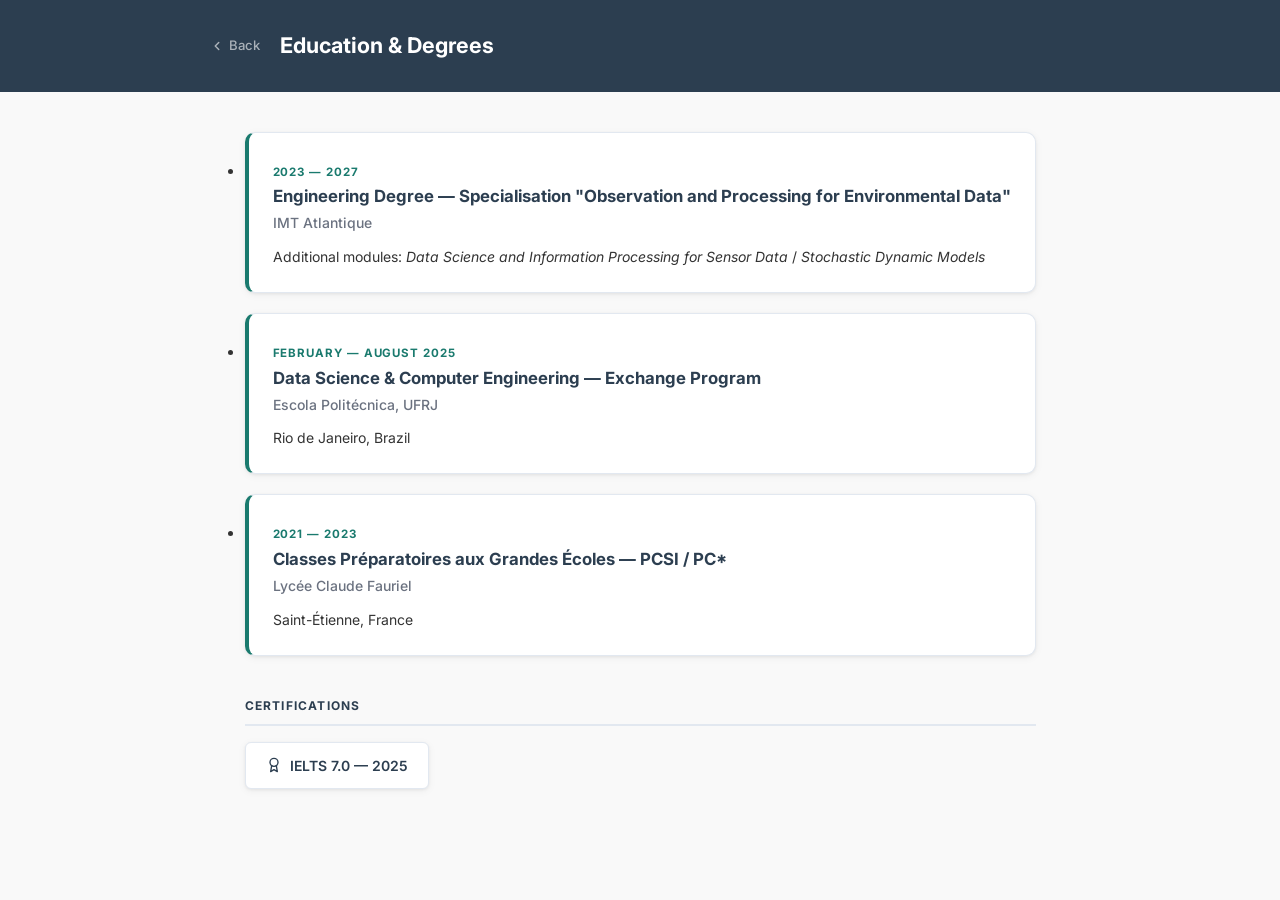
==== education.html @ aef253dc "init portfolio" ====
<!DOCTYPE html>
<html lang="en">
<head>
  <meta charset="UTF-8" />
  <meta name="viewport" content="width=device-width, initial-scale=1.0" />
  <title>Education — Lucas Perrin</title>
  <link rel="stylesheet" href="assets/css/style.css" />
</head>
<body>
  <div class="page-wrapper">

    <header class="inner-header">
      <div class="inner-header__inner">
        <a href="index.html" class="back-btn" aria-label="Back to home">
          <svg xmlns="http://www.w3.org/2000/svg" width="14" height="14" viewBox="0 0 24 24" fill="none" stroke="currentColor" stroke-width="2.5" stroke-linecap="round" stroke-linejoin="round" aria-hidden="true"><polyline points="15 18 9 12 15 6"/></svg>
          Back
        </a>
        <h1 class="inner-header__title">Education &amp; Degrees</h1>
      </div>
    </header>

    <main class="inner-content">

      <ul class="education-list" aria-label="Education">

        <!-- Formation 1 — in progress -->
        <li class="education__item">
          <p class="education__period">2023 — 2027</p>
          <h2 class="education__degree">Engineering Degree — Specialisation "Observation and Processing for Environmental Data"</h2>
          <p class="education__institution">IMT Atlantique</p>
          <p class="education__details">
            Additional modules: <em>Data Science and Information Processing for Sensor Data</em> /
            <em>Stochastic Dynamic Models</em>
          </p>
        </li>

        <!-- Formation 2 — exchange -->
        <li class="education__item">
          <p class="education__period">February — August 2025</p>
          <h2 class="education__degree">Data Science &amp; Computer Engineering — Exchange Program</h2>
          <p class="education__institution">Escola Politécnica, UFRJ</p>
          <p class="education__details">Rio de Janeiro, Brazil</p>
        </li>

        <!-- Formation 3 -->
        <li class="education__item">
          <p class="education__period">2021 — 2023</p>
          <h2 class="education__degree">Classes Préparatoires aux Grandes Écoles — PCSI / PC*</h2>
          <p class="education__institution">Lycée Claude Fauriel</p>
          <p class="education__details">Saint-Étienne, France</p>
        </li>

      </ul>

      <!-- Certifications -->
      <section class="certifications" aria-label="Certifications">
        <h2 class="certifications__title">Certifications</h2>
        <ul class="cert-list">
          <li class="cert-badge">
            <svg xmlns="http://www.w3.org/2000/svg" width="16" height="16" viewBox="0 0 24 24" fill="none" stroke="currentColor" stroke-width="2" stroke-linecap="round" stroke-linejoin="round" aria-hidden="true"><circle cx="12" cy="8" r="6"/><path d="M15.477 12.89L17 22l-5-3-5 3 1.523-9.11"/></svg>
            IELTS 7.0 — 2025
          </li>
        </ul>
      </section>

    </main>

  </div>
  <script src="assets/js/main.js"></script>
</body>
</html>
---- assets/css/style.css ----
@import url('https://fonts.googleapis.com/css2?family=Inter:wght@300;400;500;600;700&display=swap');

/* ===== VARIABLES ===== */
:root {
  --color-bg:           #f9f9f9;
  --color-primary:      #2c3e50;
  --color-accent:       #1a7a6e;
  --color-accent-dark:  #145f55;
  --color-text:         #333333;
  --color-muted:        #6b7280;
  --color-border:       #e2e8f0;
  --color-card:         #ffffff;
  --font:               'Inter', -apple-system, BlinkMacSystemFont, 'Segoe UI', sans-serif;
  --max-w:              860px;
  --radius:             10px;
  --radius-sm:          6px;
  --shadow:             0 1px 3px rgba(0,0,0,0.06), 0 2px 8px rgba(0,0,0,0.05);
  --shadow-md:          0 4px 12px rgba(0,0,0,0.09), 0 8px 24px rgba(0,0,0,0.06);
  --transition:         0.18s ease;
}

/* ===== RESET ===== */
*, *::before, *::after { box-sizing: border-box; margin: 0; padding: 0; }
html { font-size: 16px; scroll-behavior: smooth; }

body {
  font-family: var(--font);
  background: var(--color-bg);
  color: var(--color-text);
  line-height: 1.65;
  min-height: 100vh;
}

a { color: var(--color-accent); text-decoration: none; }
a:hover { color: var(--color-accent-dark); }
img { max-width: 100%; display: block; }

/* ===== LAYOUT ===== */
.page-wrapper {
  min-height: 100vh;
  display: flex;
  flex-direction: column;
}

/* ===== HOME — PROFILE ===== */
.profile {
  padding: 3rem 1.5rem 1.25rem;
  max-width: var(--max-w);
  margin: 0 auto;
  width: 100%;
}

.profile__inner {
  display: flex;
  flex-direction: column;
  align-items: center;
  text-align: center;
  gap: 1.5rem;
}

.profile__photo {
  width: 140px;
  height: 140px;
  border-radius: 50%;
  object-fit: cover;
  border: 4px solid var(--color-accent);
  flex-shrink: 0;
  background: var(--color-border);
}

.profile__text { flex: 1; min-width: 0; }

.profile__name {
  font-size: 2rem;
  font-weight: 700;
  color: var(--color-primary);
  line-height: 1.2;
}

.profile__title {
  margin-top: 0.35rem;
  font-size: 0.875rem;
  font-weight: 600;
  color: var(--color-accent);
  letter-spacing: 0.04em;
  text-transform: uppercase;
}

.profile__bio {
  margin-top: 0.9rem;
  font-size: 0.95rem;
  color: var(--color-muted);
  line-height: 1.75;
}

.profile__location {
  margin-top: 0.6rem;
  font-size: 0.82rem;
  color: var(--color-muted);
  display: flex;
  align-items: center;
  justify-content: center;
  gap: 0.25rem;
}

/* ===== HOME — NAV GRID ===== */
.nav-section {
  flex: 1;
  padding: 1.25rem 1.5rem 2rem;
  max-width: var(--max-w);
  margin: 0 auto;
  width: 100%;
}

.nav-grid {
  display: grid;
  grid-template-columns: 1fr 1fr;
  gap: 0.875rem;
}

.nav-card {
  display: flex;
  flex-direction: column;
  align-items: center;
  gap: 0.65rem;
  padding: 2rem 1.25rem;
  background: var(--color-card);
  border: 1px solid var(--color-border);
  border-radius: var(--radius);
  box-shadow: var(--shadow);
  color: var(--color-primary);
  font-weight: 600;
  transition: transform var(--transition), box-shadow var(--transition),
              border-color var(--transition), color var(--transition);
}

.nav-card:hover {
  transform: translateY(-3px);
  box-shadow: var(--shadow-md);
  border-color: var(--color-accent);
  color: var(--color-accent);
}

.nav-card__icon { font-size: 1.75rem; }
.nav-card__label { font-size: 0.875rem; }

/* ===== HOME — FOOTER ===== */
.home-footer {
  background: var(--color-card);
  border-top: 1px solid var(--color-border);
  padding: 1.25rem 1.5rem;
}

.home-footer__inner {
  max-width: var(--max-w);
  margin: 0 auto;
  display: flex;
  justify-content: center;
  gap: 2.5rem;
}

.footer-link {
  display: flex;
  flex-direction: column;
  align-items: center;
  gap: 0.35rem;
  color: var(--color-muted);
  font-size: 0.7rem;
  font-weight: 700;
  letter-spacing: 0.06em;
  text-transform: uppercase;
  transition: color var(--transition);
}

.footer-link:hover { color: var(--color-accent); }
.footer-link svg { width: 22px; height: 22px; }

/* ===== INNER PAGES — HEADER ===== */
.inner-header {
  background: var(--color-primary);
  padding: 1.75rem 1.5rem;
}

.inner-header__inner {
  max-width: var(--max-w);
  margin: 0 auto;
  display: flex;
  align-items: center;
  gap: 1.25rem;
}

.back-btn {
  display: inline-flex;
  align-items: center;
  gap: 0.3rem;
  color: rgba(255,255,255,0.6);
  font-size: 0.82rem;
  font-weight: 500;
  white-space: nowrap;
  flex-shrink: 0;
  transition: color var(--transition);
}

.back-btn:hover { color: #fff; }

.inner-header__title {
  font-size: 1.35rem;
  font-weight: 700;
  color: #fff;
}

.inner-content {
  max-width: var(--max-w);
  margin: 0 auto;
  padding: 2.5rem 1.5rem 3.5rem;
}

/* ===== TIMELINE (Experience) ===== */
.timeline {
  position: relative;
  padding-left: 2rem;
}

.timeline::before {
  content: '';
  position: absolute;
  left: 6px;
  top: 6px;
  bottom: 6px;
  width: 2px;
  background: var(--color-border);
}

.timeline__item { position: relative; margin-bottom: 2rem; }
.timeline__item:last-child { margin-bottom: 0; }

.timeline__dot {
  position: absolute;
  left: -1.75rem;
  top: 4px;
  width: 14px;
  height: 14px;
  border-radius: 50%;
  background: var(--color-accent);
  border: 3px solid var(--color-bg);
  box-shadow: 0 0 0 2px var(--color-accent);
}

.timeline__card {
  background: var(--color-card);
  border: 1px solid var(--color-border);
  border-radius: var(--radius);
  padding: 1.5rem;
  box-shadow: var(--shadow);
}

.timeline__period {
  font-size: 0.72rem;
  font-weight: 700;
  color: var(--color-accent);
  text-transform: uppercase;
  letter-spacing: 0.08em;
  margin-bottom: 0.3rem;
}

.timeline__title {
  font-size: 1.05rem;
  font-weight: 700;
  color: var(--color-primary);
  margin-bottom: 0.15rem;
}

.timeline__company {
  font-size: 0.875rem;
  color: var(--color-muted);
  font-weight: 500;
  margin-bottom: 0.85rem;
}

.timeline__description {
  font-size: 0.9rem;
  line-height: 1.7;
  margin-bottom: 1rem;
}

.tags { display: flex; flex-wrap: wrap; gap: 0.4rem; }

.tag {
  font-size: 0.7rem;
  font-weight: 600;
  color: var(--color-accent);
  background: rgba(26,122,110,0.1);
  border: 1px solid rgba(26,122,110,0.22);
  border-radius: 20px;
  padding: 0.2rem 0.6rem;
}

/* ===== WORKS ===== */
.works-list { display: flex; flex-direction: column; gap: 1.25rem; }

.work-card {
  background: var(--color-card);
  border: 1px solid var(--color-border);
  border-radius: var(--radius);
  padding: 1.5rem;
  box-shadow: var(--shadow);
}

.work-card__meta {
  display: flex;
  flex-wrap: wrap;
  align-items: center;
  gap: 0.6rem;
  margin-bottom: 0.5rem;
}

.work-card__date {
  font-size: 0.72rem;
  font-weight: 700;
  color: var(--color-accent);
  text-transform: uppercase;
  letter-spacing: 0.08em;
}

.work-card__type {
  font-size: 0.7rem;
  color: var(--color-muted);
  background: var(--color-bg);
  border: 1px solid var(--color-border);
  border-radius: 20px;
  padding: 0.2rem 0.65rem;
}

.work-card__title {
  font-size: 1.05rem;
  font-weight: 700;
  color: var(--color-primary);
  line-height: 1.35;
  margin-bottom: 0.6rem;
}

.work-card__description {
  font-size: 0.9rem;
  line-height: 1.7;
}

.work-card__link {
  display: inline-flex;
  align-items: center;
  gap: 0.3rem;
  margin-top: 0.85rem;
  font-size: 0.85rem;
  font-weight: 600;
  color: var(--color-accent);
  transition: color var(--transition);
}

.work-card__link:hover { color: var(--color-accent-dark); }

/* ===== EDUCATION ===== */
.education-list { display: flex; flex-direction: column; gap: 1.25rem; }

.education__item {
  background: var(--color-card);
  border: 1px solid var(--color-border);
  border-left: 4px solid var(--color-accent);
  border-radius: var(--radius);
  padding: 1.5rem;
  box-shadow: var(--shadow);
}

.education__period {
  font-size: 0.72rem;
  font-weight: 700;
  color: var(--color-accent);
  text-transform: uppercase;
  letter-spacing: 0.08em;
  margin-bottom: 0.3rem;
}

.education__degree {
  font-size: 1.05rem;
  font-weight: 700;
  color: var(--color-primary);
  line-height: 1.3;
  margin-bottom: 0.2rem;
}

.education__institution {
  font-size: 0.875rem;
  font-weight: 500;
  color: var(--color-muted);
  margin-bottom: 0.65rem;
}

.education__details {
  font-size: 0.875rem;
  color: var(--color-text);
  line-height: 1.65;
}

.certifications { margin-top: 2.5rem; }

.certifications__title {
  font-size: 0.75rem;
  font-weight: 700;
  color: var(--color-primary);
  text-transform: uppercase;
  letter-spacing: 0.1em;
  margin-bottom: 1rem;
  padding-bottom: 0.5rem;
  border-bottom: 2px solid var(--color-border);
}

.cert-list { display: flex; flex-wrap: wrap; gap: 0.75rem; }

.cert-badge {
  display: inline-flex;
  align-items: center;
  gap: 0.5rem;
  background: var(--color-card);
  border: 1px solid var(--color-border);
  border-radius: var(--radius-sm);
  padding: 0.7rem 1.25rem;
  font-size: 0.875rem;
  font-weight: 600;
  color: var(--color-primary);
  box-shadow: var(--shadow);
}

/* ===== INTERESTS ===== */
.interests-grid {
  display: grid;
  grid-template-columns: 1fr 1fr;
  gap: 1rem;
}

.interest-card {
  background: var(--color-card);
  border: 1px solid var(--color-border);
  border-radius: var(--radius);
  padding: 2rem 1.5rem 1.75rem;
  text-align: center;
  box-shadow: var(--shadow);
}

.interest-card__icon { font-size: 2.25rem; margin-bottom: 0.75rem; }

.interest-card__title {
  font-size: 0.95rem;
  font-weight: 700;
  color: var(--color-primary);
  margin-bottom: 0.5rem;
}

.interest-card__description {
  font-size: 0.85rem;
  color: var(--color-muted);
  line-height: 1.6;
}

/* ===== RESPONSIVE ===== */
@media (min-width: 600px) {
  .profile__inner {
    flex-direction: row;
    text-align: left;
    align-items: flex-start;
    gap: 2rem;
  }

  .profile__location { justify-content: flex-start; }
}

@media (max-width: 599px) {
  .profile__name { font-size: 1.65rem; }
  .interests-grid { grid-template-columns: 1fr; }
}

@media (max-width: 380px) {
  .nav-grid { grid-template-columns: 1fr; }
}
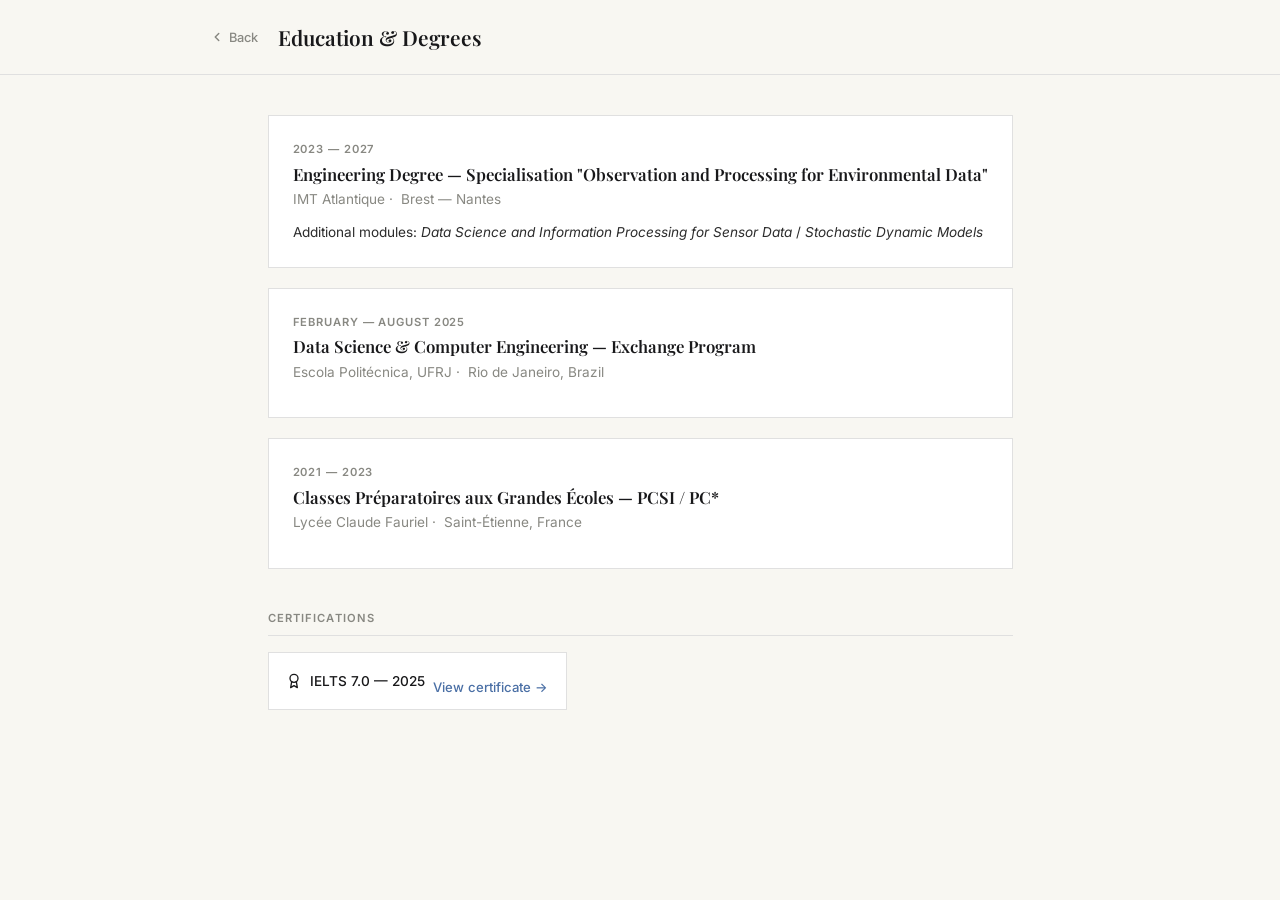
==== commit 455528de: "V3.1" ====
--- a/education.html
+++ b/education.html
@@ -5,6 +5,7 @@
   <meta name="viewport" content="width=device-width, initial-scale=1.0" />
   <title>Education — Lucas Perrin</title>
   <link rel="stylesheet" href="assets/css/style.css" />
+  <link rel="icon" type="image/svg+xml" href="assets/img/favicon.svg">
 </head>
 <body>
   <div class="page-wrapper">
@@ -15,7 +16,7 @@
           <svg xmlns="http://www.w3.org/2000/svg" width="14" height="14" viewBox="0 0 24 24" fill="none" stroke="currentColor" stroke-width="2.5" stroke-linecap="round" stroke-linejoin="round" aria-hidden="true"><polyline points="15 18 9 12 15 6"/></svg>
           Back
         </a>
-        <h1 class="inner-header__title">Education &amp; Degrees</h1>
+        <h1 class="inner-header__title">Education & Degrees</h1>
       </div>
     </header>
 
@@ -27,7 +28,7 @@
         <li class="education__item">
           <p class="education__period">2023 — 2027</p>
           <h2 class="education__degree">Engineering Degree — Specialisation "Observation and Processing for Environmental Data"</h2>
-          <p class="education__institution">IMT Atlantique</p>
+          <p class="education__institution"><a href="https://www.imt-atlantique.fr" target="_blank" rel="noopener noreferrer" class="link--discreet">IMT Atlantique</a>&nbsp;·&nbsp; Brest — Nantes</p>
           <p class="education__details">
             Additional modules: <em>Data Science and Information Processing for Sensor Data</em> /
             <em>Stochastic Dynamic Models</em>
@@ -37,17 +38,15 @@
         <!-- Formation 2 — exchange -->
         <li class="education__item">
           <p class="education__period">February — August 2025</p>
-          <h2 class="education__degree">Data Science &amp; Computer Engineering — Exchange Program</h2>
-          <p class="education__institution">Escola Politécnica, UFRJ</p>
-          <p class="education__details">Rio de Janeiro, Brazil</p>
+          <h2 class="education__degree">Data Science & Computer Engineering — Exchange Program</h2>
+          <p class="education__institution"><a href="https://poli.ufrj.br" target="_blank" rel="noopener noreferrer" class="link--discreet">Escola Politécnica, UFRJ</a>&nbsp;·&nbsp; Rio de Janeiro, Brazil</p>
         </li>
 
         <!-- Formation 3 -->
         <li class="education__item">
           <p class="education__period">2021 — 2023</p>
           <h2 class="education__degree">Classes Préparatoires aux Grandes Écoles — PCSI / PC*</h2>
-          <p class="education__institution">Lycée Claude Fauriel</p>
-          <p class="education__details">Saint-Étienne, France</p>
+          <p class="education__institution">Lycée Claude Fauriel&nbsp;·&nbsp; Saint-Étienne, France</p>
         </li>
 
       </ul>
@@ -59,6 +58,7 @@
           <li class="cert-badge">
             <svg xmlns="http://www.w3.org/2000/svg" width="16" height="16" viewBox="0 0 24 24" fill="none" stroke="currentColor" stroke-width="2" stroke-linecap="round" stroke-linejoin="round" aria-hidden="true"><circle cx="12" cy="8" r="6"/><path d="M15.477 12.89L17 22l-5-3-5 3 1.523-9.11"/></svg>
             IELTS 7.0 — 2025
+            <a href="assets/pdf/IELTS.pdf" target="_blank" rel="noopener noreferrer" class="work-card__link">View certificate →</a>
           </li>
         </ul>
       </section>
--- a/assets/css/style.css
+++ b/assets/css/style.css
@@ -1,22 +1,34 @@
-@import url('https://fonts.googleapis.com/css2?family=Inter:wght@300;400;500;600;700&display=swap');
+@import url('https://fonts.googleapis.com/css2?family=Playfair+Display:ital,wght@0,400;0,600;0,700;1,400&family=Inter:wght@300;400;500;600&display=swap');
+
+/* Render & with a neutral system font instead of Playfair's ornate glyph */
+@font-face {
+  font-family: 'Playfair Display';
+  src: local('Arial'), local('Helvetica');
+  font-weight: 100 900;
+  unicode-range: U+0026;
+}
+@font-face {
+  font-family: 'Playfair Display';
+  src: local('Arial'), local('Helvetica');
+  font-weight: 100 900;
+  font-style: italic;
+  unicode-range: U+0026;
+}
 
 /* ===== VARIABLES ===== */
 :root {
-  --color-bg:           #f9f9f9;
-  --color-primary:      #2c3e50;
-  --color-accent:       #1a7a6e;
-  --color-accent-dark:  #145f55;
-  --color-text:         #333333;
-  --color-muted:        #6b7280;
-  --color-border:       #e2e8f0;
-  --color-card:         #ffffff;
-  --font:               'Inter', -apple-system, BlinkMacSystemFont, 'Segoe UI', sans-serif;
-  --max-w:              860px;
-  --radius:             10px;
-  --radius-sm:          6px;
-  --shadow:             0 1px 3px rgba(0,0,0,0.06), 0 2px 8px rgba(0,0,0,0.05);
-  --shadow-md:          0 4px 12px rgba(0,0,0,0.09), 0 8px 24px rgba(0,0,0,0.06);
-  --transition:         0.18s ease;
+  --color-bg:       #f8f7f2;
+  --color-surface:  #ffffff;
+  --color-primary:  #18181a;
+  --color-accent:   #4a6fa5;
+  --color-accent-dk:#3a5a8a;
+  --color-text:     #2c2c2c;
+  --color-muted:    #888882;
+  --color-border:   #e0e0e0;
+  --font-display:   'Playfair Display', Georgia, serif;
+  --font-body:      'Inter', -apple-system, BlinkMacSystemFont, 'Segoe UI', sans-serif;
+  --max-w:          860px;
+  --transition:     0.15s ease;
 }
 
 /* ===== RESET ===== */
@@ -24,7 +36,7 @@
 html { font-size: 16px; scroll-behavior: smooth; }
 
 body {
-  font-family: var(--font);
+  font-family: var(--font-body);
   background: var(--color-bg);
   color: var(--color-text);
   line-height: 1.65;
@@ -32,7 +44,18 @@
 }
 
 a { color: var(--color-accent); text-decoration: none; }
-a:hover { color: var(--color-accent-dark); }
+a:hover { color: var(--color-accent-dk); }
+
+.link--discreet {
+  color: inherit;
+  text-decoration: none;
+}
+.link--discreet:hover {
+  color: inherit;
+  text-decoration: underline;
+  text-decoration-thickness: 1px;
+  text-underline-offset: 2px;
+}
 img { max-width: 100%; display: block; }
 
 /* ===== LAYOUT ===== */
@@ -44,7 +67,7 @@
 
 /* ===== HOME — PROFILE ===== */
 .profile {
-  padding: 3rem 1.5rem 1.25rem;
+  padding: 3.5rem 1.5rem 1.5rem;
   max-width: var(--max-w);
   margin: 0 auto;
   width: 100%;
@@ -55,15 +78,15 @@
   flex-direction: column;
   align-items: center;
   text-align: center;
-  gap: 1.5rem;
+  gap: 1.75rem;
 }
 
 .profile__photo {
-  width: 140px;
-  height: 140px;
+  width: 128px;
+  height: 128px;
   border-radius: 50%;
   object-fit: cover;
-  border: 4px solid var(--color-accent);
+  border: 2px solid var(--color-border);
   flex-shrink: 0;
   background: var(--color-border);
 }
@@ -71,31 +94,60 @@
 .profile__text { flex: 1; min-width: 0; }
 
 .profile__name {
-  font-size: 2rem;
-  font-weight: 700;
-  color: var(--color-primary);
-  line-height: 1.2;
+  font-family: var(--font-display);
+  font-size: 2.25rem;
+  font-weight: 600;
+  color: var(--color-primary);
+  line-height: 1.15;
+  letter-spacing: -0.01em;
 }
 
 .profile__title {
-  margin-top: 0.35rem;
-  font-size: 0.875rem;
-  font-weight: 600;
-  color: var(--color-accent);
-  letter-spacing: 0.04em;
-  text-transform: uppercase;
+  margin-top: 0.4rem;
+  font-size: 0.825rem;
+  font-weight: 400;
+  color: var(--color-muted);
+}
+
+/* ===== PROFILE SOCIAL LINKS ===== */
+.profile__links {
+  display: flex;
+  align-items: center;
+  gap: 1.5rem;
+  margin-top: 0.85rem;
+  flex-wrap: wrap;
+  justify-content: center;
+}
+
+.profile__link {
+  display: inline-flex;
+  align-items: center;
+  gap: 0.35rem;
+  font-size: 0.775rem;
+  font-weight: 500;
+  color: var(--color-muted);
+  transition: color var(--transition);
+  white-space: nowrap;
+}
+
+.profile__link:hover { color: var(--color-accent); }
+
+.profile__link svg {
+  width: 13px;
+  height: 13px;
+  flex-shrink: 0;
 }
 
 .profile__bio {
   margin-top: 0.9rem;
-  font-size: 0.95rem;
+  font-size: 0.9rem;
   color: var(--color-muted);
   line-height: 1.75;
 }
 
 .profile__location {
   margin-top: 0.6rem;
-  font-size: 0.82rem;
+  font-size: 0.775rem;
   color: var(--color-muted);
   display: flex;
   align-items: center;
@@ -103,82 +155,64 @@
   gap: 0.25rem;
 }
 
-/* ===== HOME — NAV GRID ===== */
+/* ===== HOME — NAV LIST ===== */
 .nav-section {
   flex: 1;
-  padding: 1.25rem 1.5rem 2rem;
+  padding: 1.75rem 1.5rem 2.5rem;
   max-width: var(--max-w);
   margin: 0 auto;
   width: 100%;
 }
 
-.nav-grid {
-  display: grid;
-  grid-template-columns: 1fr 1fr;
-  gap: 0.875rem;
-}
-
-.nav-card {
-  display: flex;
-  flex-direction: column;
-  align-items: center;
-  gap: 0.65rem;
-  padding: 2rem 1.25rem;
-  background: var(--color-card);
-  border: 1px solid var(--color-border);
-  border-radius: var(--radius);
-  box-shadow: var(--shadow);
-  color: var(--color-primary);
-  font-weight: 600;
-  transition: transform var(--transition), box-shadow var(--transition),
-              border-color var(--transition), color var(--transition);
-}
-
-.nav-card:hover {
-  transform: translateY(-3px);
-  box-shadow: var(--shadow-md);
-  border-color: var(--color-accent);
+.nav-list { list-style: none; }
+
+.nav-list__item { border-bottom: 1px solid var(--color-border); }
+.nav-list__item:first-child { border-top: 1px solid var(--color-border); }
+
+.nav-list__link {
+  display: flex;
+  align-items: center;
+  padding: 1.1rem 0;
+  color: var(--color-primary);
+  transition: color var(--transition);
+}
+
+.nav-list__link:hover { color: var(--color-accent); }
+
+.nav-list__dash {
+  color: var(--color-border);
+  font-size: 0.85rem;
+  font-family: var(--font-body);
+  flex-shrink: 0;
+  margin-right: 0.85rem;
+  user-select: none;
+}
+
+.nav-list__label {
+  font-family: var(--font-display);
+  font-size: 1.05rem;
+  font-weight: 600;
+  flex: 1;
+}
+
+.nav-list__arrow {
+  color: var(--color-muted);
+  font-size: 0.9rem;
+  flex-shrink: 0;
+  transition: transform var(--transition), color var(--transition);
+  font-family: var(--font-body);
+}
+
+.nav-list__link:hover .nav-list__arrow {
+  transform: translateX(4px);
   color: var(--color-accent);
 }
-
-.nav-card__icon { font-size: 1.75rem; }
-.nav-card__label { font-size: 0.875rem; }
-
-/* ===== HOME — FOOTER ===== */
-.home-footer {
-  background: var(--color-card);
-  border-top: 1px solid var(--color-border);
-  padding: 1.25rem 1.5rem;
-}
-
-.home-footer__inner {
-  max-width: var(--max-w);
-  margin: 0 auto;
-  display: flex;
-  justify-content: center;
-  gap: 2.5rem;
-}
-
-.footer-link {
-  display: flex;
-  flex-direction: column;
-  align-items: center;
-  gap: 0.35rem;
-  color: var(--color-muted);
-  font-size: 0.7rem;
-  font-weight: 700;
-  letter-spacing: 0.06em;
-  text-transform: uppercase;
-  transition: color var(--transition);
-}
-
-.footer-link:hover { color: var(--color-accent); }
-.footer-link svg { width: 22px; height: 22px; }
 
 /* ===== INNER PAGES — HEADER ===== */
 .inner-header {
-  background: var(--color-primary);
-  padding: 1.75rem 1.5rem;
+  background: var(--color-bg);
+  border-bottom: 1px solid var(--color-border);
+  padding: 1.25rem 1.5rem;
 }
 
 .inner-header__inner {
@@ -193,20 +227,21 @@
   display: inline-flex;
   align-items: center;
   gap: 0.3rem;
-  color: rgba(255,255,255,0.6);
-  font-size: 0.82rem;
+  color: var(--color-muted);
+  font-size: 0.8rem;
   font-weight: 500;
   white-space: nowrap;
   flex-shrink: 0;
   transition: color var(--transition);
 }
 
-.back-btn:hover { color: #fff; }
+.back-btn:hover { color: var(--color-primary); }
 
 .inner-header__title {
-  font-size: 1.35rem;
-  font-weight: 700;
-  color: #fff;
+  font-family: var(--font-display);
+  font-size: 1.3rem;
+  font-weight: 600;
+  color: var(--color-primary);
 }
 
 .inner-content {
@@ -215,96 +250,77 @@
   padding: 2.5rem 1.5rem 3.5rem;
 }
 
-/* ===== TIMELINE (Experience) ===== */
-.timeline {
-  position: relative;
-  padding-left: 2rem;
-}
-
-.timeline::before {
-  content: '';
-  position: absolute;
-  left: 6px;
-  top: 6px;
-  bottom: 6px;
-  width: 2px;
-  background: var(--color-border);
-}
-
-.timeline__item { position: relative; margin-bottom: 2rem; }
-.timeline__item:last-child { margin-bottom: 0; }
-
-.timeline__dot {
-  position: absolute;
-  left: -1.75rem;
-  top: 4px;
-  width: 14px;
-  height: 14px;
-  border-radius: 50%;
-  background: var(--color-accent);
-  border: 3px solid var(--color-bg);
-  box-shadow: 0 0 0 2px var(--color-accent);
-}
-
-.timeline__card {
-  background: var(--color-card);
-  border: 1px solid var(--color-border);
-  border-radius: var(--radius);
+/* ===== SHARED CARD STYLE ===== */
+.timeline__card,
+.work-card,
+.education__item {
+  background: var(--color-surface);
+  border: 1px solid #e0e0e0;
   padding: 1.5rem;
-  box-shadow: var(--shadow);
-}
-
-.timeline__period {
-  font-size: 0.72rem;
-  font-weight: 700;
-  color: var(--color-accent);
+}
+
+/* ===== SHARED DATE LABEL ===== */
+.timeline__period,
+.work-card__date,
+.education__period {
+  font-size: 0.7rem;
+  font-weight: 600;
+  color: var(--color-muted);
   text-transform: uppercase;
   letter-spacing: 0.08em;
   margin-bottom: 0.3rem;
 }
 
-.timeline__title {
+/* ===== SHARED CARD TITLE ===== */
+.timeline__title,
+.work-card__title,
+.education__degree {
+  font-family: var(--font-display);
   font-size: 1.05rem;
-  font-weight: 700;
-  color: var(--color-primary);
+  font-weight: 600;
+  color: var(--color-primary);
+  line-height: 1.3;
   margin-bottom: 0.15rem;
 }
 
+/* ===== EXPERIENCE — flat list, no timeline decoration ===== */
+.timeline {
+  list-style: none;
+  display: flex;
+  flex-direction: column;
+  gap: 1.25rem;
+}
+
+.timeline__dot { display: none; }
+
 .timeline__company {
+  font-size: 0.85rem;
+  color: var(--color-muted);
+  font-weight: 400;
+  margin-bottom: 0.85rem;
+}
+
+.timeline__description {
   font-size: 0.875rem;
-  color: var(--color-muted);
+  line-height: 1.7;
+  color: var(--color-text);
+  margin-bottom: 1rem;
+}
+
+.tags { display: flex; flex-wrap: wrap; gap: 0.4rem; list-style: none; }
+
+.tag {
+  font-size: 0.68rem;
   font-weight: 500;
-  margin-bottom: 0.85rem;
-}
-
-.timeline__description {
-  font-size: 0.9rem;
-  line-height: 1.7;
-  margin-bottom: 1rem;
-}
-
-.tags { display: flex; flex-wrap: wrap; gap: 0.4rem; }
-
-.tag {
-  font-size: 0.7rem;
-  font-weight: 600;
   color: var(--color-accent);
-  background: rgba(26,122,110,0.1);
-  border: 1px solid rgba(26,122,110,0.22);
-  border-radius: 20px;
-  padding: 0.2rem 0.6rem;
+  background: rgba(74, 111, 165, 0.07);
+  border: 1px solid rgba(74, 111, 165, 0.2);
+  border-radius: 2px;
+  padding: 0.2rem 0.55rem;
 }
 
 /* ===== WORKS ===== */
-.works-list { display: flex; flex-direction: column; gap: 1.25rem; }
-
-.work-card {
-  background: var(--color-card);
-  border: 1px solid var(--color-border);
-  border-radius: var(--radius);
-  padding: 1.5rem;
-  box-shadow: var(--shadow);
-}
+.works-list { display: flex; flex-direction: column; gap: 1.25rem; list-style: none; }
 
 .work-card__meta {
   display: flex;
@@ -314,34 +330,29 @@
   margin-bottom: 0.5rem;
 }
 
-.work-card__date {
-  font-size: 0.72rem;
-  font-weight: 700;
-  color: var(--color-accent);
-  text-transform: uppercase;
-  letter-spacing: 0.08em;
-}
-
 .work-card__type {
   font-size: 0.7rem;
   color: var(--color-muted);
   background: var(--color-bg);
   border: 1px solid var(--color-border);
-  border-radius: 20px;
-  padding: 0.2rem 0.65rem;
-}
-
-.work-card__title {
-  font-size: 1.05rem;
-  font-weight: 700;
-  color: var(--color-primary);
-  line-height: 1.35;
-  margin-bottom: 0.6rem;
-}
+  border-radius: 2px;
+  padding: 0.15rem 0.55rem;
+}
+
+.work-card__title { margin-bottom: 0.55rem; }
 
 .work-card__description {
-  font-size: 0.9rem;
+  font-size: 0.875rem;
   line-height: 1.7;
+  color: var(--color-text);
+}
+
+.work-card__links {
+  display: flex;
+  flex-direction: column;
+  align-items: flex-start;
+  gap: 0.4rem;
+  margin-top: 0.85rem;
 }
 
 .work-card__link {
@@ -349,52 +360,28 @@
   align-items: center;
   gap: 0.3rem;
   margin-top: 0.85rem;
-  font-size: 0.85rem;
-  font-weight: 600;
+  font-size: 0.82rem;
+  font-weight: 500;
   color: var(--color-accent);
   transition: color var(--transition);
 }
 
-.work-card__link:hover { color: var(--color-accent-dark); }
+.work-card__links .work-card__link { margin-top: 0; }
+
+.work-card__link:hover { color: var(--color-accent-dk); }
 
 /* ===== EDUCATION ===== */
-.education-list { display: flex; flex-direction: column; gap: 1.25rem; }
-
-.education__item {
-  background: var(--color-card);
-  border: 1px solid var(--color-border);
-  border-left: 4px solid var(--color-accent);
-  border-radius: var(--radius);
-  padding: 1.5rem;
-  box-shadow: var(--shadow);
-}
-
-.education__period {
-  font-size: 0.72rem;
-  font-weight: 700;
-  color: var(--color-accent);
-  text-transform: uppercase;
-  letter-spacing: 0.08em;
-  margin-bottom: 0.3rem;
-}
-
-.education__degree {
-  font-size: 1.05rem;
-  font-weight: 700;
-  color: var(--color-primary);
-  line-height: 1.3;
-  margin-bottom: 0.2rem;
-}
+.education-list { display: flex; flex-direction: column; gap: 1.25rem; list-style: none; }
 
 .education__institution {
-  font-size: 0.875rem;
-  font-weight: 500;
+  font-size: 0.85rem;
+  font-weight: 400;
   color: var(--color-muted);
   margin-bottom: 0.65rem;
 }
 
 .education__details {
-  font-size: 0.875rem;
+  font-size: 0.85rem;
   color: var(--color-text);
   line-height: 1.65;
 }
@@ -402,61 +389,66 @@
 .certifications { margin-top: 2.5rem; }
 
 .certifications__title {
-  font-size: 0.75rem;
-  font-weight: 700;
-  color: var(--color-primary);
+  font-size: 0.7rem;
+  font-weight: 600;
+  color: var(--color-muted);
   text-transform: uppercase;
   letter-spacing: 0.1em;
   margin-bottom: 1rem;
   padding-bottom: 0.5rem;
-  border-bottom: 2px solid var(--color-border);
-}
-
-.cert-list { display: flex; flex-wrap: wrap; gap: 0.75rem; }
+  border-bottom: 1px solid var(--color-border);
+}
+
+.cert-list { display: flex; flex-wrap: wrap; gap: 0.75rem; list-style: none; }
 
 .cert-badge {
   display: inline-flex;
   align-items: center;
   gap: 0.5rem;
-  background: var(--color-card);
+  background: var(--color-surface);
   border: 1px solid var(--color-border);
-  border-radius: var(--radius-sm);
-  padding: 0.7rem 1.25rem;
-  font-size: 0.875rem;
-  font-weight: 600;
-  color: var(--color-primary);
-  box-shadow: var(--shadow);
+  padding: 0.65rem 1.1rem;
+  font-size: 0.85rem;
+  font-weight: 500;
+  color: var(--color-primary);
 }
 
 /* ===== INTERESTS ===== */
 .interests-grid {
   display: grid;
   grid-template-columns: 1fr 1fr;
-  gap: 1rem;
+  gap: 1.25rem;
+  list-style: none;
 }
 
 .interest-card {
-  background: var(--color-card);
-  border: 1px solid var(--color-border);
-  border-radius: var(--radius);
-  padding: 2rem 1.5rem 1.75rem;
+  background: var(--color-surface);
+  border: 1px solid #e0e0e0;
+  padding: 2rem 1.5rem;
   text-align: center;
-  box-shadow: var(--shadow);
-}
-
-.interest-card__icon { font-size: 2.25rem; margin-bottom: 0.75rem; }
+}
+
+.interest-card__icon {
+  display: flex;
+  justify-content: center;
+  margin-bottom: 0.85rem;
+  color: var(--color-accent);
+}
+
+.interest-card__icon svg { width: 24px; height: 24px; }
 
 .interest-card__title {
+  font-family: var(--font-display);
   font-size: 0.95rem;
-  font-weight: 700;
+  font-weight: 600;
   color: var(--color-primary);
   margin-bottom: 0.5rem;
 }
 
 .interest-card__description {
-  font-size: 0.85rem;
-  color: var(--color-muted);
-  line-height: 1.6;
+  font-size: 0.82rem;
+  color: var(--color-muted);
+  line-height: 1.65;
 }
 
 /* ===== RESPONSIVE ===== */
@@ -469,13 +461,10 @@
   }
 
   .profile__location { justify-content: flex-start; }
+  .profile__links { justify-content: flex-start; }
 }
 
 @media (max-width: 599px) {
-  .profile__name { font-size: 1.65rem; }
+  .profile__name { font-size: 1.8rem; }
   .interests-grid { grid-template-columns: 1fr; }
 }
-
-@media (max-width: 380px) {
-  .nav-grid { grid-template-columns: 1fr; }
-}
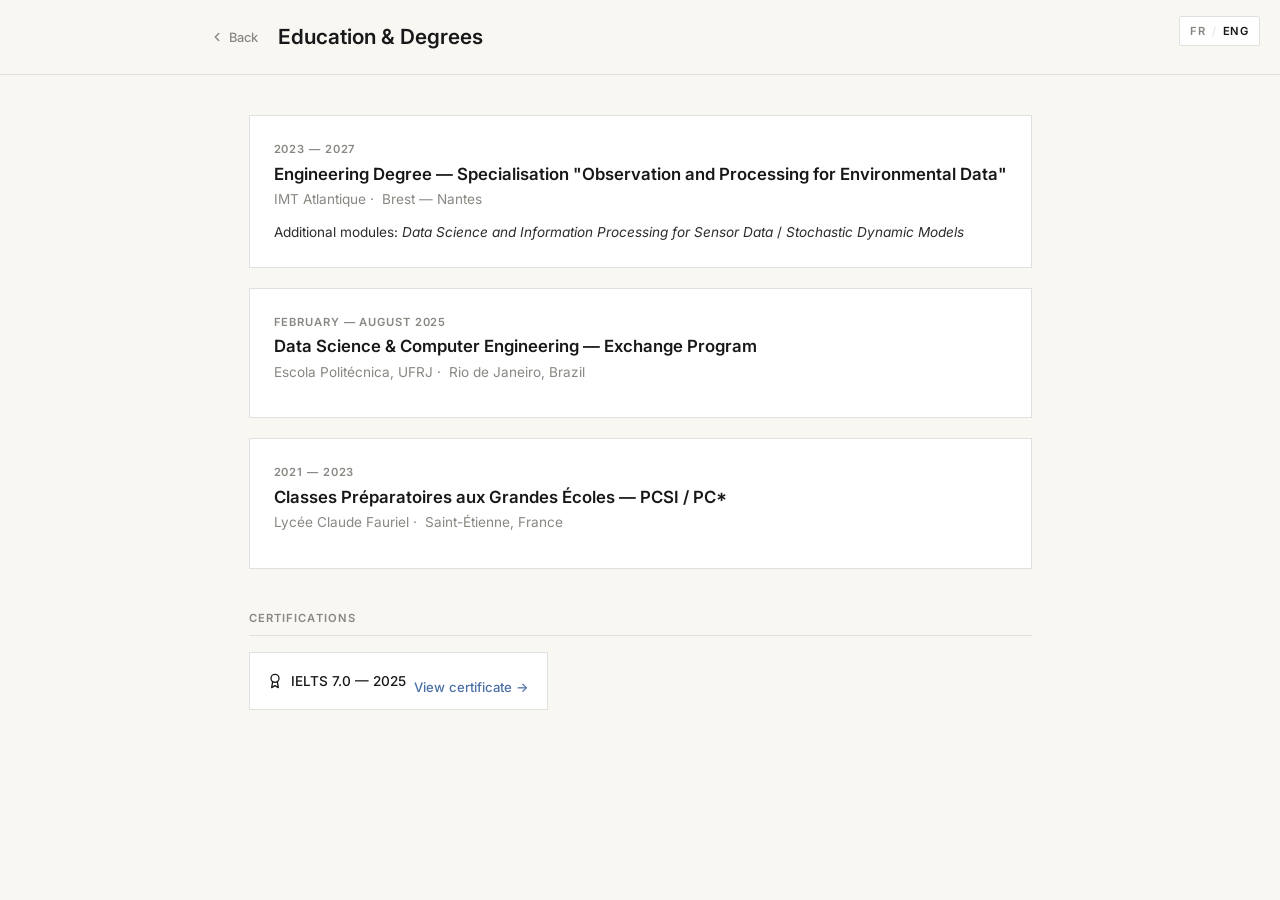
==== commit 5d36ba90: "FR version" ====
--- a/education.html
+++ b/education.html
@@ -3,33 +3,40 @@
 <head>
   <meta charset="UTF-8" />
   <meta name="viewport" content="width=device-width, initial-scale=1.0" />
-  <title>Education — Lucas Perrin</title>
+  <title data-i18n="page.title.education">Education — Lucas Perrin</title>
   <link rel="stylesheet" href="assets/css/style.css" />
   <link rel="icon" type="image/svg+xml" href="assets/img/favicon.svg">
 </head>
 <body>
+  <!-- Language switch -->
+  <div class="lang-switch" role="group" data-i18n-aria="lang.aria" aria-label="Language selection">
+    <button type="button" class="lang-switch__btn" data-lang="fr" aria-pressed="false">FR</button>
+    <span class="lang-switch__sep" aria-hidden="true">/</span>
+    <button type="button" class="lang-switch__btn" data-lang="en" aria-pressed="true">ENG</button>
+  </div>
+
   <div class="page-wrapper">
 
     <header class="inner-header">
       <div class="inner-header__inner">
-        <a href="index.html" class="back-btn" aria-label="Back to home">
+        <a href="index.html" class="back-btn" data-i18n-aria="back.aria" aria-label="Back to home">
           <svg xmlns="http://www.w3.org/2000/svg" width="14" height="14" viewBox="0 0 24 24" fill="none" stroke="currentColor" stroke-width="2.5" stroke-linecap="round" stroke-linejoin="round" aria-hidden="true"><polyline points="15 18 9 12 15 6"/></svg>
-          Back
+          <span data-i18n="back">Back</span>
         </a>
-        <h1 class="inner-header__title">Education & Degrees</h1>
+        <h1 class="inner-header__title" data-i18n="edu.heading">Education & Degrees</h1>
       </div>
     </header>
 
     <main class="inner-content">
 
-      <ul class="education-list" aria-label="Education">
+      <ul class="education-list" data-i18n-aria="edu.aria" aria-label="Education">
 
         <!-- Formation 1 — in progress -->
         <li class="education__item">
           <p class="education__period">2023 — 2027</p>
-          <h2 class="education__degree">Engineering Degree — Specialisation "Observation and Processing for Environmental Data"</h2>
+          <h2 class="education__degree" data-i18n="edu.1.degree">Engineering Degree — Specialisation "Observation and Processing for Environmental Data"</h2>
           <p class="education__institution"><a href="https://www.imt-atlantique.fr" target="_blank" rel="noopener noreferrer" class="link--discreet">IMT Atlantique</a>&nbsp;·&nbsp; Brest — Nantes</p>
-          <p class="education__details">
+          <p class="education__details" data-i18n-html="edu.1.details">
             Additional modules: <em>Data Science and Information Processing for Sensor Data</em> /
             <em>Stochastic Dynamic Models</em>
           </p>
@@ -37,28 +44,28 @@
 
         <!-- Formation 2 — exchange -->
         <li class="education__item">
-          <p class="education__period">February — August 2025</p>
-          <h2 class="education__degree">Data Science & Computer Engineering — Exchange Program</h2>
-          <p class="education__institution"><a href="https://poli.ufrj.br" target="_blank" rel="noopener noreferrer" class="link--discreet">Escola Politécnica, UFRJ</a>&nbsp;·&nbsp; Rio de Janeiro, Brazil</p>
+          <p class="education__period" data-i18n="edu.2.period">February — August 2025</p>
+          <h2 class="education__degree" data-i18n="edu.2.degree">Data Science & Computer Engineering — Exchange Program</h2>
+          <p class="education__institution"><a href="https://poli.ufrj.br" target="_blank" rel="noopener noreferrer" class="link--discreet">Escola Politécnica, UFRJ</a><span data-i18n="edu.2.place">&nbsp;·&nbsp; Rio de Janeiro, Brazil</span></p>
         </li>
 
         <!-- Formation 3 -->
         <li class="education__item">
           <p class="education__period">2021 — 2023</p>
-          <h2 class="education__degree">Classes Préparatoires aux Grandes Écoles — PCSI / PC*</h2>
+          <h2 class="education__degree" data-i18n="edu.3.degree">Classes Préparatoires aux Grandes Écoles — PCSI / PC*</h2>
           <p class="education__institution">Lycée Claude Fauriel&nbsp;·&nbsp; Saint-Étienne, France</p>
         </li>
 
       </ul>
 
       <!-- Certifications -->
-      <section class="certifications" aria-label="Certifications">
-        <h2 class="certifications__title">Certifications</h2>
+      <section class="certifications" data-i18n-aria="cert.aria" aria-label="Certifications">
+        <h2 class="certifications__title" data-i18n="cert.heading">Certifications</h2>
         <ul class="cert-list">
           <li class="cert-badge">
             <svg xmlns="http://www.w3.org/2000/svg" width="16" height="16" viewBox="0 0 24 24" fill="none" stroke="currentColor" stroke-width="2" stroke-linecap="round" stroke-linejoin="round" aria-hidden="true"><circle cx="12" cy="8" r="6"/><path d="M15.477 12.89L17 22l-5-3-5 3 1.523-9.11"/></svg>
-            IELTS 7.0 — 2025
-            <a href="assets/pdf/IELTS.pdf" target="_blank" rel="noopener noreferrer" class="work-card__link">View certificate →</a>
+            <span data-i18n="cert.ielts">IELTS 7.0 — 2025</span>
+            <a href="assets/pdf/IELTS.pdf" target="_blank" rel="noopener noreferrer" class="work-card__link" data-i18n="cert.view">View certificate →</a>
           </li>
         </ul>
       </section>
@@ -66,6 +73,7 @@
     </main>
 
   </div>
+  <script src="assets/js/i18n.js"></script>
   <script src="assets/js/main.js"></script>
 </body>
 </html>
--- a/assets/css/style.css
+++ b/assets/css/style.css
@@ -1,19 +1,4 @@
 @import url('https://fonts.googleapis.com/css2?family=Playfair+Display:ital,wght@0,400;0,600;0,700;1,400&family=Inter:wght@300;400;500;600&display=swap');
-
-/* Render & with a neutral system font instead of Playfair's ornate glyph */
-@font-face {
-  font-family: 'Playfair Display';
-  src: local('Arial'), local('Helvetica');
-  font-weight: 100 900;
-  unicode-range: U+0026;
-}
-@font-face {
-  font-family: 'Playfair Display';
-  src: local('Arial'), local('Helvetica');
-  font-weight: 100 900;
-  font-style: italic;
-  unicode-range: U+0026;
-}
 
 /* ===== VARIABLES ===== */
 :root {
@@ -65,6 +50,52 @@
   flex-direction: column;
 }
 
+/* ===== LANGUAGE SWITCH ===== */
+.lang-switch {
+  position: fixed;
+  top: 1rem;
+  right: 1.25rem;
+  z-index: 20;
+  display: inline-flex;
+  align-items: center;
+  gap: 0.4rem;
+  padding: 0.3rem 0.65rem;
+  background: var(--color-surface);
+  border: 1px solid var(--color-border);
+  border-radius: 2px;
+}
+
+.lang-switch__btn {
+  font-family: var(--font-body);
+  font-size: 0.7rem;
+  font-weight: 600;
+  letter-spacing: 0.06em;
+  color: var(--color-muted);
+  background: none;
+  border: none;
+  padding: 0;
+  cursor: pointer;
+  transition: color var(--transition);
+}
+
+.lang-switch__btn:hover { color: var(--color-accent); }
+
+.lang-switch__btn[aria-pressed="true"] {
+  color: var(--color-primary);
+  cursor: default;
+}
+
+.lang-switch__btn:focus-visible {
+  outline: 1px solid var(--color-accent);
+  outline-offset: 2px;
+}
+
+.lang-switch__sep {
+  font-size: 0.7rem;
+  color: var(--color-border);
+  user-select: none;
+}
+
 /* ===== HOME — PROFILE ===== */
 .profile {
   padding: 3.5rem 1.5rem 1.5rem;
@@ -189,9 +220,9 @@
 }
 
 .nav-list__label {
-  font-family: var(--font-display);
+  font-family: var(--font-body);
   font-size: 1.05rem;
-  font-weight: 600;
+  font-weight: 400;
   flex: 1;
 }
 
@@ -238,7 +269,7 @@
 .back-btn:hover { color: var(--color-primary); }
 
 .inner-header__title {
-  font-family: var(--font-display);
+  font-family: var(--font-body);
   font-size: 1.3rem;
   font-weight: 600;
   color: var(--color-primary);
@@ -275,7 +306,7 @@
 .timeline__title,
 .work-card__title,
 .education__degree {
-  font-family: var(--font-display);
+  font-family: var(--font-body);
   font-size: 1.05rem;
   font-weight: 600;
   color: var(--color-primary);
@@ -438,7 +469,7 @@
 .interest-card__icon svg { width: 24px; height: 24px; }
 
 .interest-card__title {
-  font-family: var(--font-display);
+  font-family: var(--font-body);
   font-size: 0.95rem;
   font-weight: 600;
   color: var(--color-primary);
@@ -464,7 +495,12 @@
   .profile__links { justify-content: flex-start; }
 }
 
+@media (max-width: 899px) {
+  .inner-header { padding-right: 6rem; }
+}
+
 @media (max-width: 599px) {
   .profile__name { font-size: 1.8rem; }
   .interests-grid { grid-template-columns: 1fr; }
-}
+  .profile { padding-top: 4.5rem; }
+}
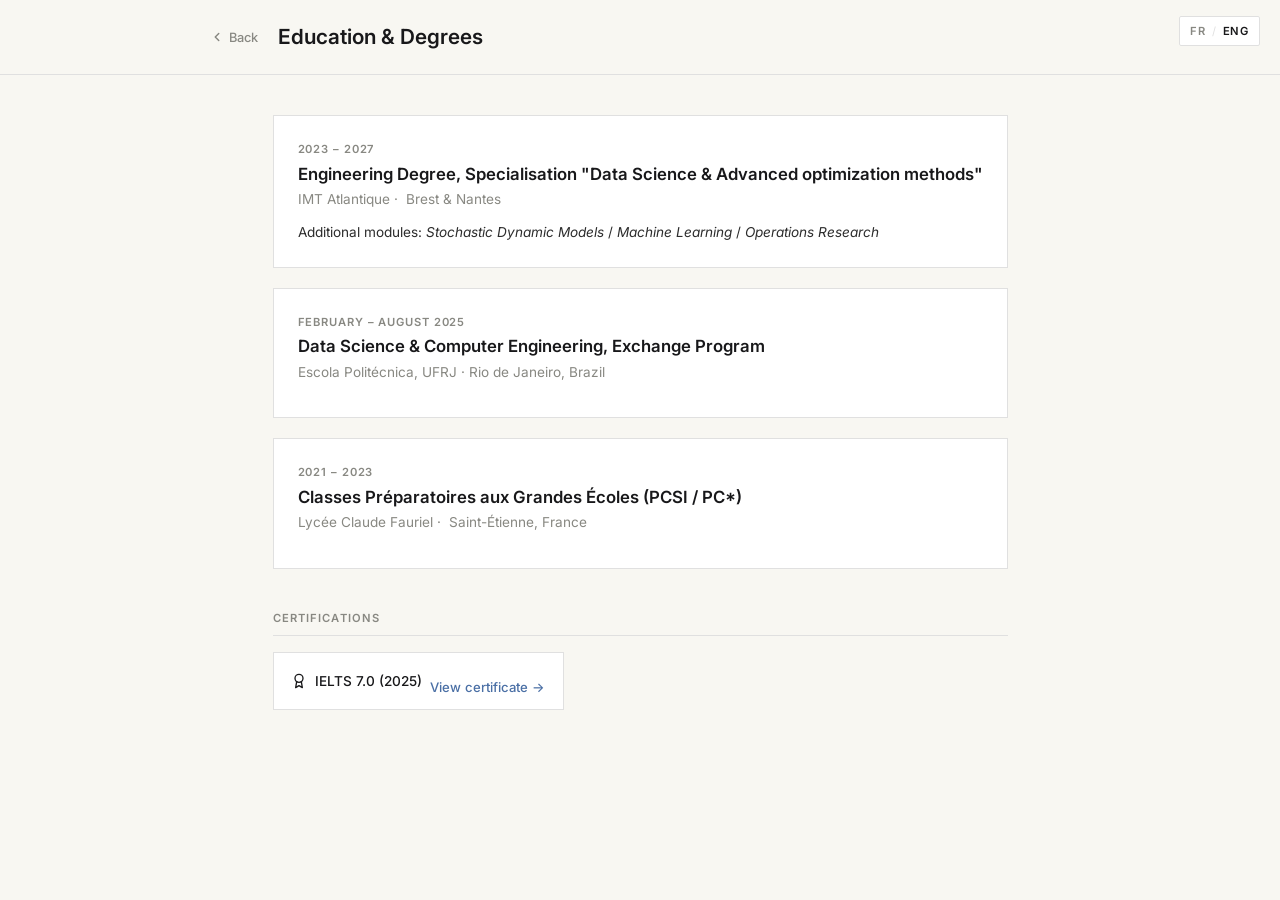
==== commit f82580c1: "new version updated" ====
--- a/education.html
+++ b/education.html
@@ -3,7 +3,7 @@
 <head>
   <meta charset="UTF-8" />
   <meta name="viewport" content="width=device-width, initial-scale=1.0" />
-  <title data-i18n="page.title.education">Education — Lucas Perrin</title>
+  <title data-i18n="page.title.education">Education | Lucas Perrin</title>
   <link rel="stylesheet" href="assets/css/style.css" />
   <link rel="icon" type="image/svg+xml" href="assets/img/favicon.svg">
 </head>
@@ -33,26 +33,26 @@
 
         <!-- Formation 1 — in progress -->
         <li class="education__item">
-          <p class="education__period">2023 — 2027</p>
-          <h2 class="education__degree" data-i18n="edu.1.degree">Engineering Degree — Specialisation "Observation and Processing for Environmental Data"</h2>
-          <p class="education__institution"><a href="https://www.imt-atlantique.fr" target="_blank" rel="noopener noreferrer" class="link--discreet">IMT Atlantique</a>&nbsp;·&nbsp; Brest — Nantes</p>
+          <p class="education__period">2023 – 2027</p>
+          <h2 class="education__degree" data-i18n="edu.1.degree">Engineering Degree, Specialisation "Data Science & Advanced optimization methods"</h2>
+          <p class="education__institution"><a href="https://www.imt-atlantique.fr" target="_blank" rel="noopener noreferrer" class="link--discreet">IMT Atlantique</a>&nbsp;·&nbsp; Brest &amp; Nantes</p>
           <p class="education__details" data-i18n-html="edu.1.details">
-            Additional modules: <em>Data Science and Information Processing for Sensor Data</em> /
-            <em>Stochastic Dynamic Models</em>
+            Additional modules: <em>Stochastic Dynamic Models</em> /
+            <em>Machine Learning</em> / <em>Operations Research</em>
           </p>
         </li>
 
         <!-- Formation 2 — exchange -->
         <li class="education__item">
-          <p class="education__period" data-i18n="edu.2.period">February — August 2025</p>
-          <h2 class="education__degree" data-i18n="edu.2.degree">Data Science & Computer Engineering — Exchange Program</h2>
+          <p class="education__period" data-i18n="edu.2.period">February – August 2025</p>
+          <h2 class="education__degree" data-i18n="edu.2.degree">Data Science & Computer Engineering, Exchange Program</h2>
           <p class="education__institution"><a href="https://poli.ufrj.br" target="_blank" rel="noopener noreferrer" class="link--discreet">Escola Politécnica, UFRJ</a><span data-i18n="edu.2.place">&nbsp;·&nbsp; Rio de Janeiro, Brazil</span></p>
         </li>
 
         <!-- Formation 3 -->
         <li class="education__item">
-          <p class="education__period">2021 — 2023</p>
-          <h2 class="education__degree" data-i18n="edu.3.degree">Classes Préparatoires aux Grandes Écoles — PCSI / PC*</h2>
+          <p class="education__period">2021 – 2023</p>
+          <h2 class="education__degree" data-i18n="edu.3.degree">Classes Préparatoires aux Grandes Écoles (PCSI / PC*)</h2>
           <p class="education__institution">Lycée Claude Fauriel&nbsp;·&nbsp; Saint-Étienne, France</p>
         </li>
 
@@ -64,7 +64,7 @@
         <ul class="cert-list">
           <li class="cert-badge">
             <svg xmlns="http://www.w3.org/2000/svg" width="16" height="16" viewBox="0 0 24 24" fill="none" stroke="currentColor" stroke-width="2" stroke-linecap="round" stroke-linejoin="round" aria-hidden="true"><circle cx="12" cy="8" r="6"/><path d="M15.477 12.89L17 22l-5-3-5 3 1.523-9.11"/></svg>
-            <span data-i18n="cert.ielts">IELTS 7.0 — 2025</span>
+            <span data-i18n="cert.ielts">IELTS 7.0 (2025)</span>
             <a href="assets/pdf/IELTS.pdf" target="_blank" rel="noopener noreferrer" class="work-card__link" data-i18n="cert.view">View certificate →</a>
           </li>
         </ul>
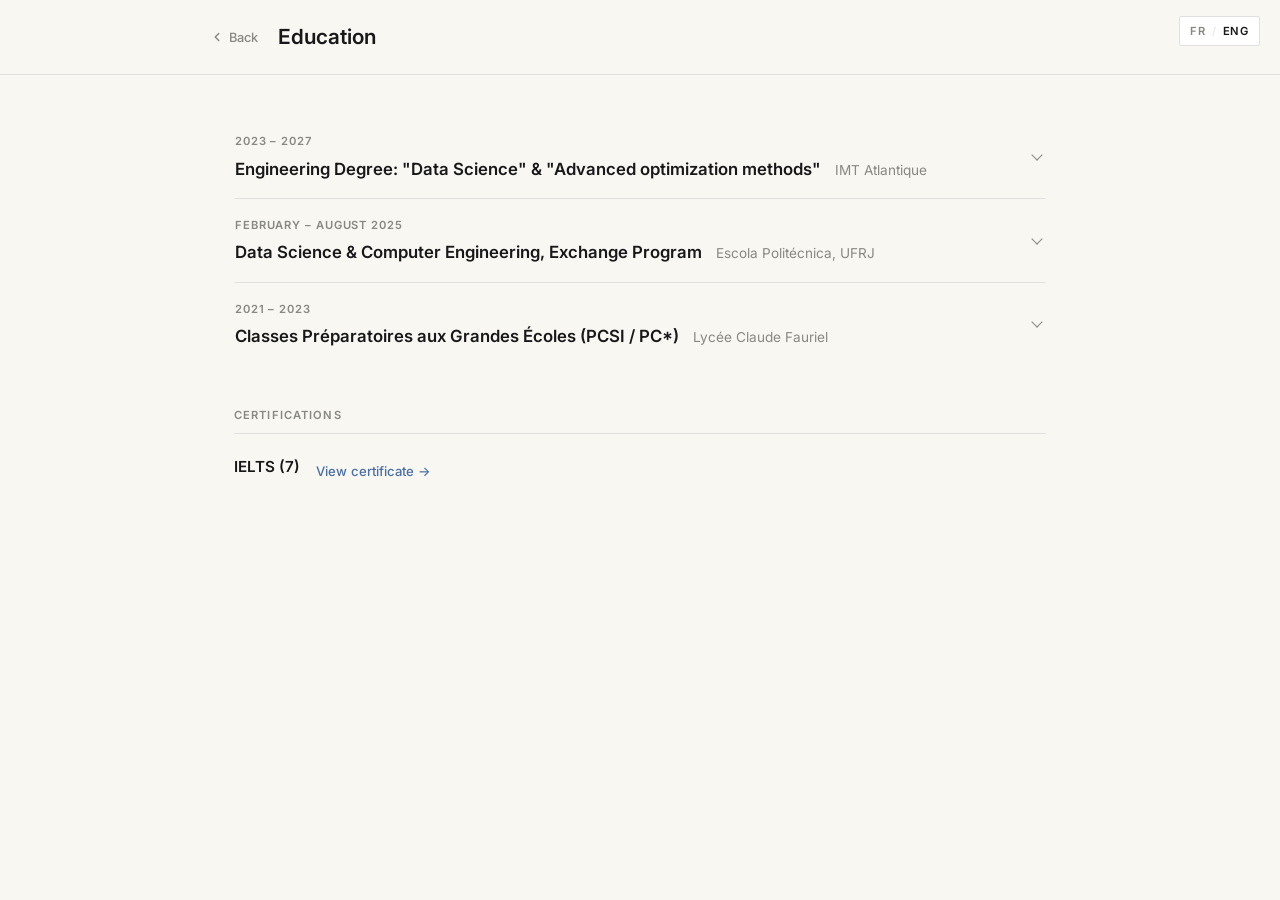
==== commit c109d81b: "new version" ====
--- a/education.html
+++ b/education.html
@@ -23,7 +23,7 @@
           <svg xmlns="http://www.w3.org/2000/svg" width="14" height="14" viewBox="0 0 24 24" fill="none" stroke="currentColor" stroke-width="2.5" stroke-linecap="round" stroke-linejoin="round" aria-hidden="true"><polyline points="15 18 9 12 15 6"/></svg>
           <span data-i18n="back">Back</span>
         </a>
-        <h1 class="inner-header__title" data-i18n="edu.heading">Education & Degrees</h1>
+        <h1 class="inner-header__title" data-i18n="edu.heading">Education</h1>
       </div>
     </header>
 
@@ -32,28 +32,81 @@
       <ul class="education-list" data-i18n-aria="edu.aria" aria-label="Education">
 
         <!-- Formation 1 — in progress -->
-        <li class="education__item">
-          <p class="education__period">2023 – 2027</p>
-          <h2 class="education__degree" data-i18n="edu.1.degree">Engineering Degree, Specialisation "Data Science & Advanced optimization methods"</h2>
-          <p class="education__institution"><a href="https://www.imt-atlantique.fr" target="_blank" rel="noopener noreferrer" class="link--discreet">IMT Atlantique</a>&nbsp;·&nbsp; Brest &amp; Nantes</p>
-          <p class="education__details" data-i18n-html="edu.1.details">
-            Additional modules: <em>Stochastic Dynamic Models</em> /
-            <em>Machine Learning</em> / <em>Operations Research</em>
-          </p>
+        <li>
+          <details class="fold">
+            <summary class="fold__summary">
+              <span class="fold__heading">
+                <span class="education__period">2023 – 2027</span>
+                <h2 class="education__degree" data-i18n="edu.1.degree">Engineering Degree: "Data Science" &amp; "Advanced optimization methods"</h2>
+                <span class="education__institution">IMT Atlantique</span>
+              </span>
+              <span class="fold__chevron" aria-hidden="true"></span>
+            </summary>
+            <div class="fold__body">
+              <p class="education__institution"><a href="https://www.imt-atlantique.fr" target="_blank" rel="noopener noreferrer" class="link--discreet">IMT Atlantique</a>&nbsp;·&nbsp; Brest &amp; Nantes</p>
+              <div class="education__year">
+                <h3 class="education__year-title" data-i18n="edu.1.y3">3rd year: "Advanced Optimization Methods"</h3>
+                <ul class="education__courses">
+                  <li>Constraint Programming</li>
+                  <li>Stochastic programming</li>
+                  <li>Operations Research</li>
+                  <li>Organizations management</li>
+                </ul>
+              </div>
+              <div class="education__year">
+                <h3 class="education__year-title" data-i18n="edu.1.y2">2nd year: "Observation and Processing for Environmental Data"</h3>
+                <ul class="education__courses">
+                  <li>Signal processing</li>
+                  <li>Machine learning</li>
+                  <li>Data Science and Information Processing for Sensor Data</li>
+                  <li>Stochastic Dynamic Models</li>
+                </ul>
+              </div>
+              <div class="education__year">
+                <h3 class="education__year-title" data-i18n="edu.1.y1">1st year: General curriculum</h3>
+                <ul class="education__courses">
+                  <li>Programming Python, Java, R</li>
+                  <li>Probability and Statistics</li>
+                  <li>Databases</li>
+                  <li>Management</li>
+                </ul>
+              </div>
+            </div>
+          </details>
         </li>
 
         <!-- Formation 2 — exchange -->
-        <li class="education__item">
-          <p class="education__period" data-i18n="edu.2.period">February – August 2025</p>
-          <h2 class="education__degree" data-i18n="edu.2.degree">Data Science & Computer Engineering, Exchange Program</h2>
-          <p class="education__institution"><a href="https://poli.ufrj.br" target="_blank" rel="noopener noreferrer" class="link--discreet">Escola Politécnica, UFRJ</a><span data-i18n="edu.2.place">&nbsp;·&nbsp; Rio de Janeiro, Brazil</span></p>
+        <li>
+          <details class="fold">
+            <summary class="fold__summary">
+              <span class="fold__heading">
+                <span class="education__period" data-i18n="edu.2.period">February – August 2025</span>
+                <h2 class="education__degree" data-i18n="edu.2.degree">Data Science & Computer Engineering, Exchange Program</h2>
+                <span class="education__institution">Escola Politécnica, UFRJ</span>
+              </span>
+              <span class="fold__chevron" aria-hidden="true"></span>
+            </summary>
+            <div class="fold__body">
+              <p class="education__institution"><a href="https://poli.ufrj.br" target="_blank" rel="noopener noreferrer" class="link--discreet">Escola Politécnica, UFRJ</a><span data-i18n="edu.2.place">&nbsp;·&nbsp; Rio de Janeiro, Brazil</span></p>
+            </div>
+          </details>
         </li>
 
         <!-- Formation 3 -->
-        <li class="education__item">
-          <p class="education__period">2021 – 2023</p>
-          <h2 class="education__degree" data-i18n="edu.3.degree">Classes Préparatoires aux Grandes Écoles (PCSI / PC*)</h2>
-          <p class="education__institution">Lycée Claude Fauriel&nbsp;·&nbsp; Saint-Étienne, France</p>
+        <li>
+          <details class="fold">
+            <summary class="fold__summary">
+              <span class="fold__heading">
+                <span class="education__period">2021 – 2023</span>
+                <h2 class="education__degree" data-i18n="edu.3.degree">Classes Préparatoires aux Grandes Écoles (PCSI / PC*)</h2>
+                <span class="education__institution">Lycée Claude Fauriel</span>
+              </span>
+              <span class="fold__chevron" aria-hidden="true"></span>
+            </summary>
+            <div class="fold__body">
+              <p class="education__institution">Lycée Claude Fauriel&nbsp;·&nbsp; Saint-Étienne, France</p>
+            </div>
+          </details>
         </li>
 
       </ul>
@@ -64,7 +117,7 @@
         <ul class="cert-list">
           <li class="cert-badge">
             <svg xmlns="http://www.w3.org/2000/svg" width="16" height="16" viewBox="0 0 24 24" fill="none" stroke="currentColor" stroke-width="2" stroke-linecap="round" stroke-linejoin="round" aria-hidden="true"><circle cx="12" cy="8" r="6"/><path d="M15.477 12.89L17 22l-5-3-5 3 1.523-9.11"/></svg>
-            <span data-i18n="cert.ielts">IELTS 7.0 (2025)</span>
+            <span data-i18n="cert.ielts">IELTS (7)</span>
             <a href="assets/pdf/IELTS.pdf" target="_blank" rel="noopener noreferrer" class="work-card__link" data-i18n="cert.view">View certificate →</a>
           </li>
         </ul>
--- a/assets/css/style.css
+++ b/assets/css/style.css
@@ -98,7 +98,7 @@
 
 /* ===== HOME — PROFILE ===== */
 .profile {
-  padding: 3.5rem 1.5rem 1.5rem;
+  padding: 2.5rem 1.5rem 1rem;
   max-width: var(--max-w);
   margin: 0 auto;
   width: 100%;
@@ -189,7 +189,7 @@
 /* ===== HOME — NAV LIST ===== */
 .nav-section {
   flex: 1;
-  padding: 1.75rem 1.5rem 2.5rem;
+  padding: 1.25rem 1.5rem 2rem;
   max-width: var(--max-w);
   margin: 0 auto;
   width: 100%;
@@ -203,7 +203,7 @@
 .nav-list__link {
   display: flex;
   align-items: center;
-  padding: 1.1rem 0;
+  padding: 0.85rem 0;
   color: var(--color-primary);
   transition: color var(--transition);
 }
@@ -278,6 +278,7 @@
 .inner-content {
   max-width: var(--max-w);
   margin: 0 auto;
+  width: 100%;
   padding: 2.5rem 1.5rem 3.5rem;
 }
 
@@ -286,7 +287,7 @@
 .work-card,
 .education__item {
   background: var(--color-surface);
-  border: 1px solid #e0e0e0;
+  border: 1px solid var(--color-border);
   padding: 1.5rem;
 }
 
@@ -328,49 +329,138 @@
   font-size: 0.85rem;
   color: var(--color-muted);
   font-weight: 400;
-  margin-bottom: 0.85rem;
+  margin-bottom: 0.4rem;
 }
 
 .timeline__description {
   font-size: 0.875rem;
   line-height: 1.7;
   color: var(--color-text);
-  margin-bottom: 1rem;
-}
-
-.tags { display: flex; flex-wrap: wrap; gap: 0.4rem; list-style: none; }
-
-.tag {
-  font-size: 0.68rem;
-  font-weight: 500;
-  color: var(--color-accent);
-  background: rgba(74, 111, 165, 0.07);
-  border: 1px solid rgba(74, 111, 165, 0.2);
-  border-radius: 2px;
-  padding: 0.2rem 0.55rem;
 }
 
 /* ===== WORKS ===== */
 .works-list { display: flex; flex-direction: column; gap: 1.25rem; list-style: none; }
 
-.work-card__meta {
-  display: flex;
-  flex-wrap: wrap;
-  align-items: center;
-  gap: 0.6rem;
-  margin-bottom: 0.5rem;
-}
-
-.work-card__type {
+/* ===== WORKS — collapsible cards (details/summary) ===== */
+:root { --fold-inset: 1.5rem; }
+
+.works-list:has(.fold),
+.timeline:has(.fold),
+.education-list:has(.fold) { gap: 0; }
+
+.fold {
+  background: transparent;
+  border: 1px solid transparent;
+  border-bottom-color: var(--color-border);
+  transition: background-color var(--transition), border-color var(--transition);
+}
+
+.works-list li:last-child .fold:not([open]),
+.timeline li:last-child .fold:not([open]),
+.education-list li:last-child .fold:not([open]) { border-bottom-color: transparent; }
+
+.fold[open] {
+  margin: 0.5rem calc(var(--fold-inset) * -1);
+  background: var(--color-surface);
+  border-color: #c9c9c2;
+}
+
+.fold__summary:hover .work-card__title,
+.fold__summary:hover .timeline__title,
+.fold__summary:hover .education__degree { color: var(--color-accent); }
+
+.fold__summary {
+  display: flex;
+  align-items: center;
+  justify-content: space-between;
+  gap: 1rem;
+  padding: 1rem 0;
+  cursor: pointer;
+  list-style: none;
+}
+
+.fold__summary::-webkit-details-marker { display: none; }
+
+.fold[open] .fold__summary { padding-inline: var(--fold-inset); }
+
+.fold__summary:focus-visible {
+  outline: 2px solid var(--color-accent);
+  outline-offset: -2px;
+}
+
+.fold__summary .work-card__date,
+.fold__summary .timeline__period,
+.fold__summary .education__period {
+  display: block;
+  margin-bottom: 0.3rem;
   font-size: 0.7rem;
-  color: var(--color-muted);
-  background: var(--color-bg);
-  border: 1px solid var(--color-border);
-  border-radius: 2px;
-  padding: 0.15rem 0.55rem;
-}
+  font-weight: 600;
+  letter-spacing: 0.08em;
+  text-transform: uppercase;
+  color: var(--color-muted);
+}
+
+.fold__summary .timeline__company,
+.fold__summary .education__institution {
+  display: inline;
+  margin: 0 0 0 0.6rem;
+}
+
+.fold__summary .timeline__title,
+.fold__summary .education__degree { display: inline; }
+
+.fold[open] .fold__summary .timeline__company,
+.fold[open] .fold__summary .education__institution { display: none; }
+
+.fold__summary .work-card__title,
+.fold__summary .timeline__title,
+.fold__summary .education__degree {
+  margin: 0;
+  transition: color var(--transition);
+}
+
+.fold__chevron {
+  flex: none;
+  width: 0.5rem;
+  height: 0.5rem;
+  margin: -0.25rem 0.25rem 0 0;
+  border-right: 1.5px solid var(--color-muted);
+  border-bottom: 1.5px solid var(--color-muted);
+  transform: rotate(45deg);
+  transition: transform var(--transition), border-color var(--transition);
+}
+
+.fold__summary:hover .fold__chevron { border-color: var(--color-accent); }
+
+.fold[open] .fold__chevron {
+  margin: 0.25rem 0.25rem 0 0;
+  transform: rotate(-135deg);
+}
+
+.fold__body > :last-child { margin-bottom: 0; }
+
+.fold__body {
+  margin: 0 var(--fold-inset);
+  padding: 0.9rem 0 1.25rem;
+  border-top: 1px solid var(--color-border);
+}
+
+
+.timeline__card,
+.work-card,
+.education__item { padding: 1.25rem 1.5rem; }
 
 .work-card__title { margin-bottom: 0.55rem; }
+
+.work-card__company {
+  font-size: 0.85rem;
+  color: var(--color-muted);
+  font-weight: 400;
+  line-height: 1.3;
+  margin-bottom: 0.3rem;
+}
+
+.work-card__title:has(+ .work-card__company) { margin-bottom: 0.1rem; }
 
 .work-card__description {
   font-size: 0.875rem;
@@ -382,15 +472,16 @@
   display: flex;
   flex-direction: column;
   align-items: flex-start;
-  gap: 0.4rem;
-  margin-top: 0.85rem;
+  gap: 0.25rem;
+  margin-top: 0.55rem;
 }
 
 .work-card__link {
   display: inline-flex;
   align-items: center;
   gap: 0.3rem;
-  margin-top: 0.85rem;
+  margin-top: 0.55rem;
+  line-height: 1.3;
   font-size: 0.82rem;
   font-weight: 500;
   color: var(--color-accent);
@@ -399,6 +490,15 @@
 
 .work-card__links .work-card__link { margin-top: 0; }
 
+.work-card__status {
+  display: inline-block;
+  margin-top: 0.85rem;
+  font-size: 0.82rem;
+  font-weight: 500;
+  font-style: italic;
+  color: var(--color-muted);
+}
+
 .work-card__link:hover { color: var(--color-accent-dk); }
 
 /* ===== EDUCATION ===== */
@@ -416,6 +516,27 @@
   color: var(--color-text);
   line-height: 1.65;
 }
+
+.education__year + .education__year { margin-top: 1rem; }
+
+.education__year-title {
+  margin-bottom: 0.25rem;
+  font-family: var(--font-body);
+  font-size: 0.85rem;
+  font-weight: 600;
+  line-height: 1.5;
+  color: var(--color-primary);
+}
+
+.education__courses {
+  padding-left: 1.1rem;
+  list-style: disc;
+  font-size: 0.85rem;
+  line-height: 1.65;
+  color: var(--color-text);
+}
+
+.education__courses li::marker { color: var(--color-muted); }
 
 .certifications { margin-top: 2.5rem; }
 
@@ -433,16 +554,17 @@
 .cert-list { display: flex; flex-wrap: wrap; gap: 0.75rem; list-style: none; }
 
 .cert-badge {
-  display: inline-flex;
-  align-items: center;
-  gap: 0.5rem;
-  background: var(--color-surface);
-  border: 1px solid var(--color-border);
-  padding: 0.65rem 1.1rem;
-  font-size: 0.85rem;
-  font-weight: 500;
-  color: var(--color-primary);
-}
+  display: flex;
+  flex-wrap: wrap;
+  align-items: center;
+  gap: 0.5rem 1rem;
+  padding: 0.25rem 0 0.25rem;
+  font-size: 0.95rem;
+  font-weight: 600;
+  color: var(--color-primary);
+}
+
+.cert-badge svg { display: none; }
 
 /* ===== INTERESTS ===== */
 .interests-grid {
@@ -454,7 +576,7 @@
 
 .interest-card {
   background: var(--color-surface);
-  border: 1px solid #e0e0e0;
+  border: 1px solid var(--color-border);
   padding: 2rem 1.5rem;
   text-align: center;
 }
@@ -500,6 +622,7 @@
 }
 
 @media (max-width: 599px) {
+  :root { --fold-inset: 0.75rem; }
   .profile__name { font-size: 1.8rem; }
   .interests-grid { grid-template-columns: 1fr; }
   .profile { padding-top: 4.5rem; }
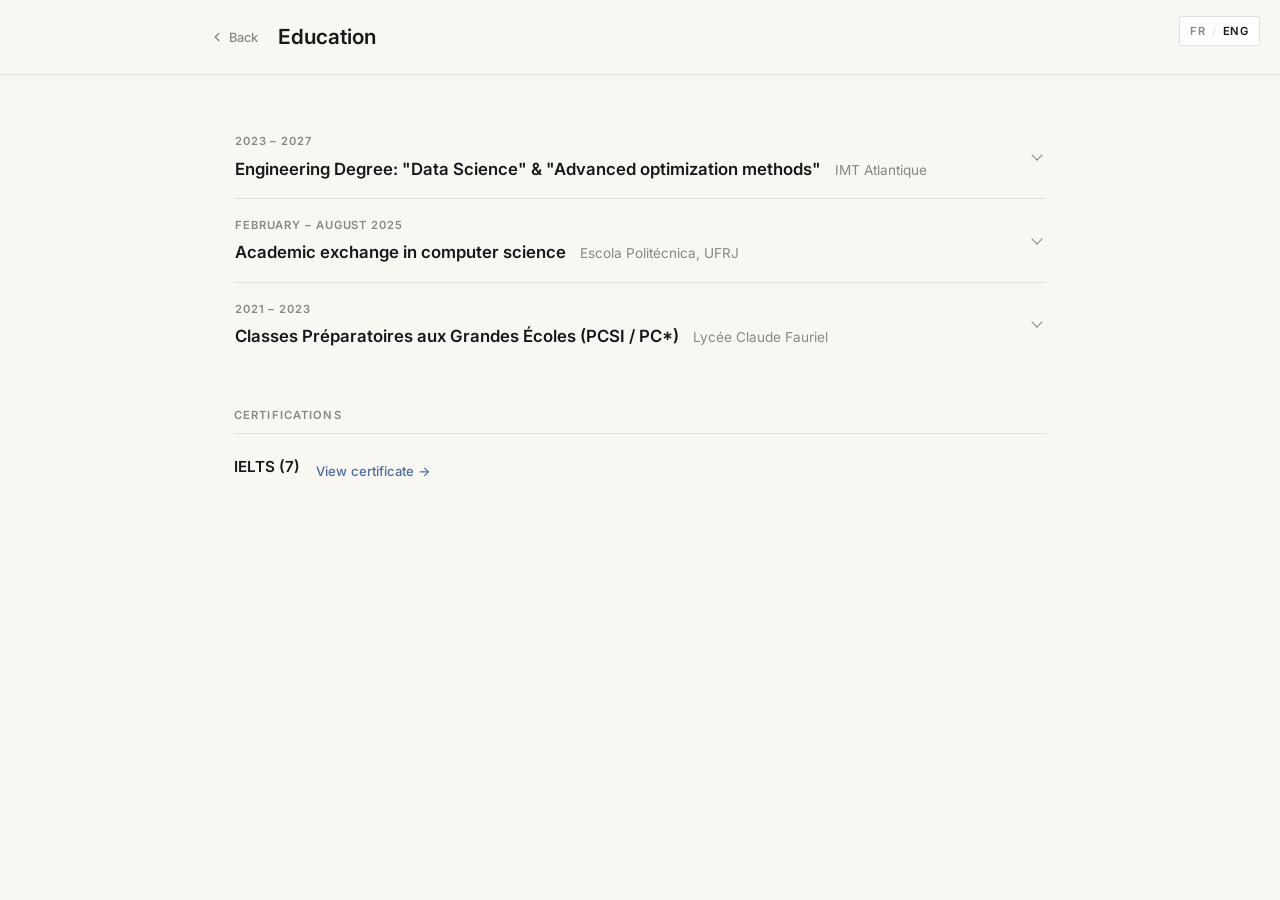
==== commit 91c75002: "new descriptions" ====
--- a/education.html
+++ b/education.html
@@ -81,13 +81,19 @@
             <summary class="fold__summary">
               <span class="fold__heading">
                 <span class="education__period" data-i18n="edu.2.period">February – August 2025</span>
-                <h2 class="education__degree" data-i18n="edu.2.degree">Data Science & Computer Engineering, Exchange Program</h2>
+                <h2 class="education__degree" data-i18n="edu.2.degree">Academic exchange in computer science</h2>
                 <span class="education__institution">Escola Politécnica, UFRJ</span>
               </span>
               <span class="fold__chevron" aria-hidden="true"></span>
             </summary>
             <div class="fold__body">
               <p class="education__institution"><a href="https://poli.ufrj.br" target="_blank" rel="noopener noreferrer" class="link--discreet">Escola Politécnica, UFRJ</a><span data-i18n="edu.2.place">&nbsp;·&nbsp; Rio de Janeiro, Brazil</span></p>
+              <ul class="education__courses">
+                <li data-i18n="edu.2.c1">Computational Linear Algebra</li>
+                <li data-i18n="edu.2.c2">Numerical Methods</li>
+                <li data-i18n="edu.2.c3">Machine Learning</li>
+                <li data-i18n="edu.2.c4">Data Mining</li>
+              </ul>
             </div>
           </details>
         </li>
--- a/assets/css/style.css
+++ b/assets/css/style.css
@@ -338,6 +338,18 @@
   color: var(--color-text);
 }
 
+.timeline__list {
+  padding-left: 1.1rem;
+  list-style: disc;
+  font-size: 0.875rem;
+  line-height: 1.65;
+  color: var(--color-text);
+}
+
+.timeline__list li + li { margin-top: 0.3rem; }
+
+.timeline__list li::marker { color: var(--color-muted); }
+
 /* ===== WORKS ===== */
 .works-list { display: flex; flex-direction: column; gap: 1.25rem; list-style: none; }
 
